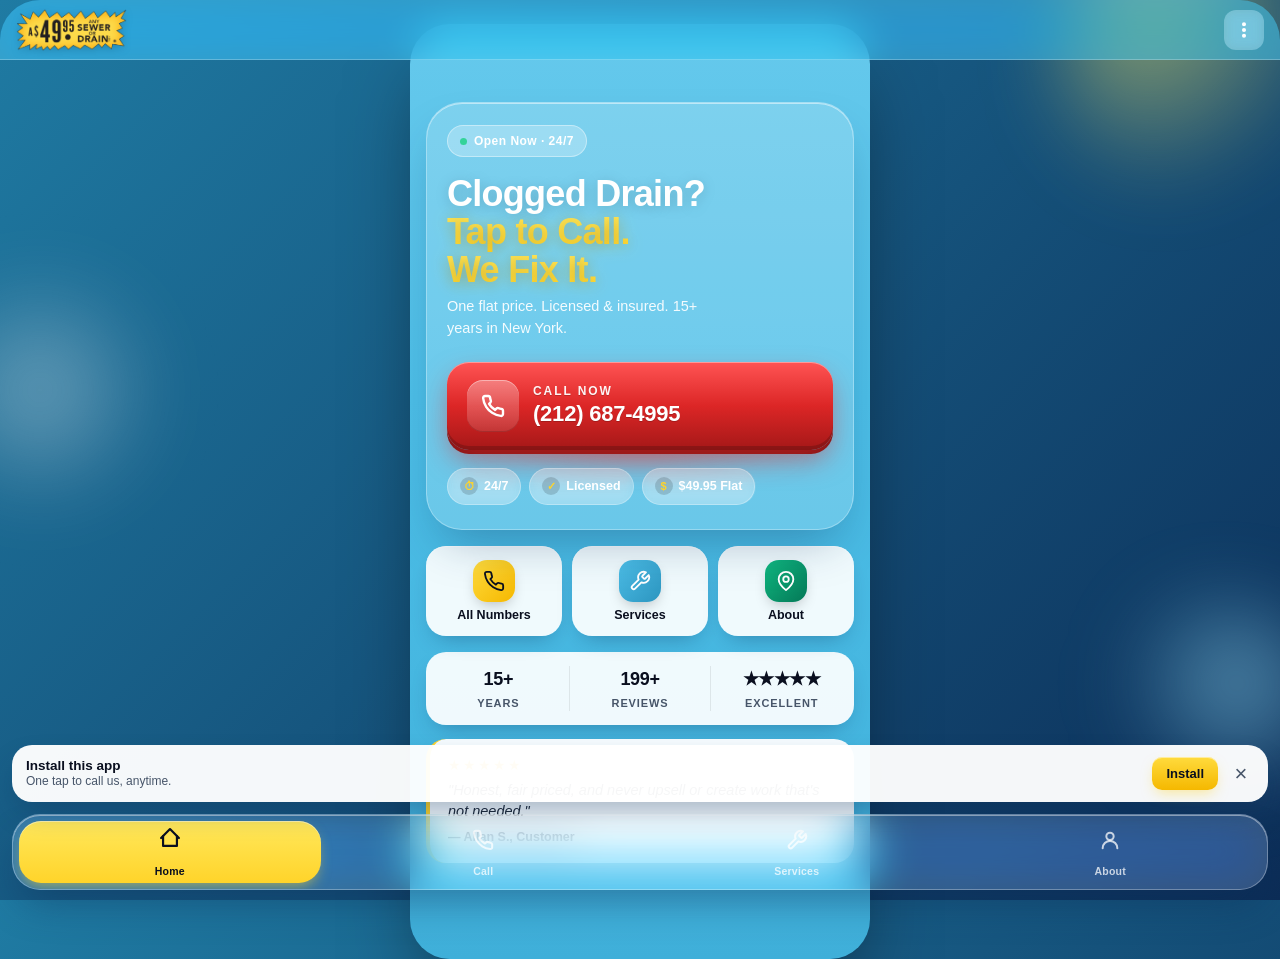
==== index.html @ e6834a01 "Initial app deployment - files at repo root Co-authored-by: Cursor <cursoragent@cursor.com>" ====
<!DOCTYPE html>
<html lang="en">
<head>
    <meta charset="UTF-8" />
    <meta name="viewport" content="width=device-width, initial-scale=1.0, viewport-fit=cover, maximum-scale=5.0, user-scalable=no" />
    <meta name="theme-color" content="#4DBFE8" />
    <meta name="apple-mobile-web-app-capable" content="yes" />
    <meta name="apple-mobile-web-app-status-bar-style" content="black-translucent" />
    <meta name="apple-mobile-web-app-title" content="A $49.95" />
    <meta name="mobile-web-app-capable" content="yes" />
    <meta name="format-detection" content="telephone=yes" />

    <title>A $49.95 Any Sewer or Drain</title>
    <meta name="description" content="Tap to call. $49.95 sewer & drain cleaning. 24/7. NYC, Brooklyn, Queens, Nassau, Suffolk." />

    <link rel="manifest" href="manifest.webmanifest" />
    <link rel="icon" type="image/svg+xml" href="icons/favicon.svg" />
    <link rel="apple-touch-icon" href="icons/apple-touch-icon.png" />
    <link rel="stylesheet" href="styles.css" />
</head>
<body>

    <!-- ============================================================
         SPLASH SCREEN (shown on app launch, fades out)
         ============================================================ -->
    <div id="splash" class="splash">
        <div class="splash-burst">
            <img src="icons/a4995-logo.webp" alt="A $49.95 Any Sewer or Drain" class="splash-logo" />
        </div>
        <div class="splash-tag">24/7 SERVICE &middot; LICENSED &middot; INSURED</div>
        <div class="splash-loader"><span></span><span></span><span></span></div>
    </div>

    <!-- ============================================================
         APP SHELL
         ============================================================ -->
    <div class="app" id="app" aria-hidden="false">

        <!-- Floating decorative blobs (3D depth) -->
        <div class="blob blob-1" aria-hidden="true"></div>
        <div class="blob blob-2" aria-hidden="true"></div>
        <div class="blob blob-3" aria-hidden="true"></div>

        <!-- ----- Top App Bar ----- -->
        <header class="appbar">
            <div class="appbar-logo">
                <img src="icons/a4995-logo.webp" alt="A $49.95" class="appbar-logo-svg" />
            </div>
            <button class="appbar-action" id="open-menu" aria-label="Open menu">
                <svg viewBox="0 0 24 24" fill="none" stroke="currentColor" stroke-width="2.5" stroke-linecap="round">
                    <circle cx="12" cy="5" r="1.2" fill="currentColor"/>
                    <circle cx="12" cy="12" r="1.2" fill="currentColor"/>
                    <circle cx="12" cy="19" r="1.2" fill="currentColor"/>
                </svg>
            </button>
        </header>

        <!-- ============================================================
             SCREENS
             ============================================================ -->
        <main class="screens">

            <!-- ============== HOME SCREEN ============== -->
            <section class="screen screen--active" data-screen="home" id="screen-home">
                <div class="hero-card">
                    <div class="status-pill">
                        <span class="status-dot"></span>
                        <span>Open Now &middot; 24/7</span>
                    </div>

                    <h1 class="hero-title">
                        Clogged Drain?<br />
                        <span class="hero-title-y">Tap to Call.<br/>We Fix It.</span>
                    </h1>

                    <p class="hero-sub">One flat price. Licensed & insured. 15+ years in New York.</p>

                    <!-- 3D primary call button -->
                    <a href="tel:+12126874995" class="call-btn-3d" data-region="NYC">
                        <span class="call-btn-3d-glow" aria-hidden="true"></span>
                        <span class="call-btn-3d-inner">
                            <span class="call-btn-3d-icon">
                                <svg viewBox="0 0 24 24" fill="none" xmlns="http://www.w3.org/2000/svg">
                                    <path d="M22 16.92v3a2 2 0 0 1-2.18 2 19.79 19.79 0 0 1-8.63-3.07 19.5 19.5 0 0 1-6-6 19.79 19.79 0 0 1-3.07-8.67A2 2 0 0 1 4.11 2h3a2 2 0 0 1 2 1.72 12.84 12.84 0 0 0 .7 2.81 2 2 0 0 1-.45 2.11L8.09 9.91a16 16 0 0 0 6 6l1.27-1.27a2 2 0 0 1 2.11-.45 12.84 12.84 0 0 0 2.81.7A2 2 0 0 1 22 16.92z" stroke="currentColor" stroke-width="2.4" stroke-linecap="round" stroke-linejoin="round"/>
                                </svg>
                            </span>
                            <span class="call-btn-3d-text">
                                <span class="call-btn-3d-label">CALL NOW</span>
                                <span class="call-btn-3d-num">(212) 687-4995</span>
                            </span>
                        </span>
                    </a>

                    <div class="quick-badges">
                        <div class="qbadge"><span class="qbadge-icon">⏱</span>24/7</div>
                        <div class="qbadge"><span class="qbadge-icon">✓</span>Licensed</div>
                        <div class="qbadge"><span class="qbadge-icon">$</span>$49.95 Flat</div>
                    </div>
                </div>

                <!-- Quick action tiles -->
                <div class="tile-row">
                    <button class="tile" data-go="call">
                        <div class="tile-icon tile-icon--yellow">
                            <svg viewBox="0 0 24 24" fill="none" stroke="currentColor" stroke-width="2" stroke-linecap="round"><path d="M22 16.92v3a2 2 0 0 1-2.18 2 19.79 19.79 0 0 1-8.63-3.07 19.5 19.5 0 0 1-6-6 19.79 19.79 0 0 1-3.07-8.67A2 2 0 0 1 4.11 2h3a2 2 0 0 1 2 1.72 12.84 12.84 0 0 0 .7 2.81 2 2 0 0 1-.45 2.11L8.09 9.91a16 16 0 0 0 6 6l1.27-1.27a2 2 0 0 1 2.11-.45 12.84 12.84 0 0 0 2.81.7A2 2 0 0 1 22 16.92z"/></svg>
                        </div>
                        <span class="tile-label">All Numbers</span>
                    </button>
                    <button class="tile" data-go="services">
                        <div class="tile-icon tile-icon--blue">
                            <svg viewBox="0 0 24 24" fill="none" stroke="currentColor" stroke-width="2" stroke-linecap="round" stroke-linejoin="round"><path d="M14.7 6.3a1 1 0 0 0 0 1.4l1.6 1.6a1 1 0 0 0 1.4 0l3.77-3.77a6 6 0 0 1-7.94 7.94l-6.91 6.91a2.12 2.12 0 0 1-3-3l6.91-6.91a6 6 0 0 1 7.94-7.94l-3.76 3.76z"/></svg>
                        </div>
                        <span class="tile-label">Services</span>
                    </button>
                    <button class="tile" data-go="about">
                        <div class="tile-icon tile-icon--green">
                            <svg viewBox="0 0 24 24" fill="none" stroke="currentColor" stroke-width="2" stroke-linecap="round" stroke-linejoin="round"><circle cx="12" cy="10" r="3"/><path d="M12 2a8 8 0 0 0-8 8c0 5.4 8 12 8 12s8-6.6 8-12a8 8 0 0 0-8-8z"/></svg>
                        </div>
                        <span class="tile-label">About</span>
                    </button>
                </div>

                <!-- Trust strip -->
                <div class="trust-strip">
                    <div class="trust-stat"><div class="trust-num">15+</div><div class="trust-lbl">Years</div></div>
                    <div class="trust-div"></div>
                    <div class="trust-stat"><div class="trust-num">199+</div><div class="trust-lbl">Reviews</div></div>
                    <div class="trust-div"></div>
                    <div class="trust-stat"><div class="trust-num">★★★★★</div><div class="trust-lbl">Excellent</div></div>
                </div>

                <!-- Testimonial card -->
                <div class="testimonial">
                    <div class="testimonial-stars">★★★★★</div>
                    <p class="testimonial-text">"Honest, fair priced, and never upsell or create work that's not needed."</p>
                    <p class="testimonial-author">— Allan S., Customer</p>
                </div>
            </section>

            <!-- ============== CALL / AREAS SCREEN ============== -->
            <section class="screen" data-screen="call" id="screen-call">
                <div class="screen-head">
                    <h2 class="screen-title">Choose Your Area</h2>
                    <p class="screen-sub">Tap a card — your phone dialer opens instantly.</p>
                </div>

                <div class="area-list">
                    <a href="tel:+12126874995" class="area-card area-card--featured" data-region="NYC">
                        <div class="area-flag area-flag--yellow">NYC</div>
                        <div class="area-info">
                            <div class="area-region">New York City</div>
                            <div class="area-num">(212) 687-4995</div>
                        </div>
                        <div class="area-call-icon">
                            <svg viewBox="0 0 24 24" fill="none" stroke="currentColor" stroke-width="2.4" stroke-linecap="round"><path d="M22 16.92v3a2 2 0 0 1-2.18 2 19.79 19.79 0 0 1-8.63-3.07 19.5 19.5 0 0 1-6-6 19.79 19.79 0 0 1-3.07-8.67A2 2 0 0 1 4.11 2h3a2 2 0 0 1 2 1.72 12.84 12.84 0 0 0 .7 2.81 2 2 0 0 1-.45 2.11L8.09 9.91a16 16 0 0 0 6 6l1.27-1.27a2 2 0 0 1 2.11-.45 12.84 12.84 0 0 0 2.81.7A2 2 0 0 1 22 16.92z"/></svg>
                        </div>
                    </a>

                    <a href="tel:+17188454995" class="area-card" data-region="Boroughs">
                        <div class="area-flag">BK<br/>QN</div>
                        <div class="area-info">
                            <div class="area-region">Brooklyn / Queens</div>
                            <div class="area-num">(718) 845-4995</div>
                        </div>
                        <div class="area-call-icon">
                            <svg viewBox="0 0 24 24" fill="none" stroke="currentColor" stroke-width="2.4" stroke-linecap="round"><path d="M22 16.92v3a2 2 0 0 1-2.18 2 19.79 19.79 0 0 1-8.63-3.07 19.5 19.5 0 0 1-6-6 19.79 19.79 0 0 1-3.07-8.67A2 2 0 0 1 4.11 2h3a2 2 0 0 1 2 1.72 12.84 12.84 0 0 0 .7 2.81 2 2 0 0 1-.45 2.11L8.09 9.91a16 16 0 0 0 6 6l1.27-1.27a2 2 0 0 1 2.11-.45 12.84 12.84 0 0 0 2.81.7A2 2 0 0 1 22 16.92z"/></svg>
                        </div>
                    </a>

                    <a href="tel:+15163544995" class="area-card" data-region="Nassau">
                        <div class="area-flag">NAS</div>
                        <div class="area-info">
                            <div class="area-region">Nassau County</div>
                            <div class="area-num">(516) 354-4995</div>
                        </div>
                        <div class="area-call-icon">
                            <svg viewBox="0 0 24 24" fill="none" stroke="currentColor" stroke-width="2.4" stroke-linecap="round"><path d="M22 16.92v3a2 2 0 0 1-2.18 2 19.79 19.79 0 0 1-8.63-3.07 19.5 19.5 0 0 1-6-6 19.79 19.79 0 0 1-3.07-8.67A2 2 0 0 1 4.11 2h3a2 2 0 0 1 2 1.72 12.84 12.84 0 0 0 .7 2.81 2 2 0 0 1-.45 2.11L8.09 9.91a16 16 0 0 0 6 6l1.27-1.27a2 2 0 0 1 2.11-.45 12.84 12.84 0 0 0 2.81.7A2 2 0 0 1 22 16.92z"/></svg>
                        </div>
                    </a>

                    <a href="tel:+16316984995" class="area-card" data-region="Suffolk">
                        <div class="area-flag">SUF</div>
                        <div class="area-info">
                            <div class="area-region">Suffolk County</div>
                            <div class="area-num">(631) 698-4995</div>
                        </div>
                        <div class="area-call-icon">
                            <svg viewBox="0 0 24 24" fill="none" stroke="currentColor" stroke-width="2.4" stroke-linecap="round"><path d="M22 16.92v3a2 2 0 0 1-2.18 2 19.79 19.79 0 0 1-8.63-3.07 19.5 19.5 0 0 1-6-6 19.79 19.79 0 0 1-3.07-8.67A2 2 0 0 1 4.11 2h3a2 2 0 0 1 2 1.72 12.84 12.84 0 0 0 .7 2.81 2 2 0 0 1-.45 2.11L8.09 9.91a16 16 0 0 0 6 6l1.27-1.27a2 2 0 0 1 2.11-.45 12.84 12.84 0 0 0 2.81.7A2 2 0 0 1 22 16.92z"/></svg>
                        </div>
                    </a>

                    <a href="tel:+18887294995" class="area-card area-card--toll" data-region="TollFree">
                        <div class="area-flag area-flag--red">1-888</div>
                        <div class="area-info">
                            <div class="area-region">Toll-Free (Anywhere)</div>
                            <div class="area-num">(888) PAY-4995</div>
                        </div>
                        <div class="area-call-icon">
                            <svg viewBox="0 0 24 24" fill="none" stroke="currentColor" stroke-width="2.4" stroke-linecap="round"><path d="M22 16.92v3a2 2 0 0 1-2.18 2 19.79 19.79 0 0 1-8.63-3.07 19.5 19.5 0 0 1-6-6 19.79 19.79 0 0 1-3.07-8.67A2 2 0 0 1 4.11 2h3a2 2 0 0 1 2 1.72 12.84 12.84 0 0 0 .7 2.81 2 2 0 0 1-.45 2.11L8.09 9.91a16 16 0 0 0 6 6l1.27-1.27a2 2 0 0 1 2.11-.45 12.84 12.84 0 0 0 2.81.7A2 2 0 0 1 22 16.92z"/></svg>
                        </div>
                    </a>
                </div>
            </section>

            <!-- ============== SERVICES SCREEN ============== -->
            <section class="screen" data-screen="services" id="screen-services">
                <div class="screen-head">
                    <h2 class="screen-title">Our Services</h2>
                    <p class="screen-sub">Any sewer, any drain — one price.</p>
                </div>

                <div class="svc-grid">
                    <div class="svc-card" data-svc="sewer-clog">
                        <div class="svc-icon">🚿</div>
                        <div class="svc-name">Sewer Clog</div>
                    </div>
                    <div class="svc-card" data-svc="storm">
                        <div class="svc-icon">⛈</div>
                        <div class="svc-name">Storm Sewer</div>
                    </div>
                    <div class="svc-card" data-svc="yard">
                        <div class="svc-icon">🌳</div>
                        <div class="svc-name">Yard Drain</div>
                    </div>
                    <div class="svc-card" data-svc="backup">
                        <div class="svc-icon">⚠️</div>
                        <div class="svc-name">Sewer Backup</div>
                    </div>
                    <div class="svc-card" data-svc="leak">
                        <div class="svc-icon">💧</div>
                        <div class="svc-name">Drain Leaks</div>
                    </div>
                    <div class="svc-card" data-svc="sink">
                        <div class="svc-icon">🚰</div>
                        <div class="svc-name">Sink Clog</div>
                    </div>
                    <div class="svc-card" data-svc="shower">
                        <div class="svc-icon">🛁</div>
                        <div class="svc-name">Shower Block</div>
                    </div>
                    <div class="svc-card" data-svc="leader">
                        <div class="svc-icon">🪣</div>
                        <div class="svc-name">Leader Drain</div>
                    </div>
                    <div class="svc-card" data-svc="toilet">
                        <div class="svc-icon">🚽</div>
                        <div class="svc-name">Toilet Backup</div>
                    </div>
                </div>

                <div class="info-banner">
                    <div class="info-banner-icon">💡</div>
                    <div>
                        <strong>Pro Tip:</strong> Have your main sewer cleaned once a year to prevent tree-root damage. Ask about our maintenance contract — <em>save 50%</em>.
                    </div>
                </div>

                <a href="tel:+12126874995" class="cta-mini" data-region="NYC-from-services">
                    Get a Quote — Call Now
                </a>
            </section>

            <!-- ============== ABOUT SCREEN ============== -->
            <section class="screen" data-screen="about" id="screen-about">
                <div class="screen-head">
                    <h2 class="screen-title">About Us</h2>
                    <p class="screen-sub">15+ years serving New York.</p>
                </div>

                <div class="about-hero">
                    <div class="about-hero-burst">
                        <img src="icons/a4995-logo.webp" alt="A $49.95" class="about-hero-logo" />
                    </div>
                    <p class="about-text">
                        A $49.95 Any Sewer or Drain is the leading provider of sewer & drain cleaning in
                        Brooklyn, Queens, Nassau, and Suffolk counties. Our courteous call-center is staffed
                        by friendly professionals, and a fleet of trucks is ready to roll whenever you need us.
                        We started the low-price trend — don't be fooled by imitators.
                    </p>
                </div>

                <div class="info-list">
                    <div class="info-item">
                        <div class="info-item-icon">📍</div>
                        <div>
                            <div class="info-item-label">Address</div>
                            <div class="info-item-value">116-03 Merrick Blvd<br/>Jamaica, NY 11434</div>
                        </div>
                    </div>
                    <div class="info-item">
                        <div class="info-item-icon">⏰</div>
                        <div>
                            <div class="info-item-label">Hours</div>
                            <div class="info-item-value">24 Hours / 7 Days — No surcharges nights, weekends, holidays</div>
                        </div>
                    </div>
                    <div class="info-item">
                        <div class="info-item-icon">🗺</div>
                        <div>
                            <div class="info-item-label">Service Area</div>
                            <div class="info-item-value">NYC, Brooklyn, Queens, Nassau, Suffolk, Long Island</div>
                        </div>
                    </div>
                    <div class="info-item">
                        <div class="info-item-icon">✓</div>
                        <div>
                            <div class="info-item-label">Credentials</div>
                            <div class="info-item-value">Licensed & Insured · 15+ Years · 199+ Reviews</div>
                        </div>
                    </div>
                </div>

                <div class="about-actions">
                    <a href="https://maps.google.com/?q=116-03+Merrick+Blvd+Jamaica+NY+11434" target="_blank" rel="noopener" class="btn-secondary">
                        Open in Maps
                    </a>
                    <a href="https://a4995.com" target="_blank" rel="noopener" class="btn-secondary">
                        Visit Website
                    </a>
                </div>

                <div class="faq-wrap">
                    <h3 class="faq-h">FAQs</h3>
                    <details class="faq">
                        <summary>How do I know if my sewer is clogged?</summary>
                        <p>Slow drainage, gurgling sounds, foul odors, or water backing up in toilets/sinks.</p>
                    </details>
                    <details class="faq">
                        <summary>Is the $49.95 price for any drain?</summary>
                        <p>Yes — that's our flat advertised cleaning price. The original low-price promise.</p>
                    </details>
                    <details class="faq">
                        <summary>Do you offer emergency service?</summary>
                        <p>Absolutely — 24/7, no surcharges for nights, weekends, or holidays.</p>
                    </details>
                </div>

                <p class="footer-copy">© <span id="year"></span> A $49.95 Any Sewer or Drain, Inc.</p>
            </section>

        </main>

        <!-- ============================================================
             BOTTOM NAVIGATION (glass)
             ============================================================ -->
        <nav class="bottom-nav" role="tablist" aria-label="App navigation">
            <button class="navbtn navbtn--active" data-go="home" role="tab" aria-selected="true">
                <span class="navbtn-icon">
                    <svg viewBox="0 0 24 24" fill="none" stroke="currentColor" stroke-width="2.2" stroke-linecap="round" stroke-linejoin="round"><path d="M3 12 12 3l9 9"/><path d="M5 10v10h14V10"/></svg>
                </span>
                <span class="navbtn-label">Home</span>
            </button>
            <button class="navbtn" data-go="call" role="tab" aria-selected="false">
                <span class="navbtn-icon">
                    <svg viewBox="0 0 24 24" fill="none" stroke="currentColor" stroke-width="2.2" stroke-linecap="round" stroke-linejoin="round"><path d="M22 16.92v3a2 2 0 0 1-2.18 2 19.79 19.79 0 0 1-8.63-3.07 19.5 19.5 0 0 1-6-6 19.79 19.79 0 0 1-3.07-8.67A2 2 0 0 1 4.11 2h3a2 2 0 0 1 2 1.72 12.84 12.84 0 0 0 .7 2.81 2 2 0 0 1-.45 2.11L8.09 9.91a16 16 0 0 0 6 6l1.27-1.27a2 2 0 0 1 2.11-.45 12.84 12.84 0 0 0 2.81.7A2 2 0 0 1 22 16.92z"/></svg>
                </span>
                <span class="navbtn-label">Call</span>
            </button>
            <button class="navbtn" data-go="services" role="tab" aria-selected="false">
                <span class="navbtn-icon">
                    <svg viewBox="0 0 24 24" fill="none" stroke="currentColor" stroke-width="2.2" stroke-linecap="round" stroke-linejoin="round"><path d="M14.7 6.3a1 1 0 0 0 0 1.4l1.6 1.6a1 1 0 0 0 1.4 0l3.77-3.77a6 6 0 0 1-7.94 7.94l-6.91 6.91a2.12 2.12 0 0 1-3-3l6.91-6.91a6 6 0 0 1 7.94-7.94l-3.76 3.76z"/></svg>
                </span>
                <span class="navbtn-label">Services</span>
            </button>
            <button class="navbtn" data-go="about" role="tab" aria-selected="false">
                <span class="navbtn-icon">
                    <svg viewBox="0 0 24 24" fill="none" stroke="currentColor" stroke-width="2.2" stroke-linecap="round" stroke-linejoin="round"><circle cx="12" cy="8" r="4"/><path d="M4 21a8 8 0 0 1 16 0"/></svg>
                </span>
                <span class="navbtn-label">About</span>
            </button>
        </nav>

        <!-- Install banner (Android/desktop Chromium) -->
        <div id="install-banner" class="install-banner" hidden>
            <div class="install-banner-text">
                <strong>Install this app</strong>
                <span>One tap to call us, anytime.</span>
            </div>
            <button id="install-btn" type="button" class="install-btn">Install</button>
            <button id="install-dismiss" type="button" class="install-dismiss" aria-label="Dismiss">×</button>
        </div>

        <!-- iOS install hint -->
        <div id="ios-install-hint" class="ios-hint" hidden>
            <div class="ios-hint-inner">
                <strong>Install on iPhone:</strong>
                Tap <span class="ios-share">⬆︎</span> Share, then <strong>"Add to Home Screen"</strong>.
                <button id="ios-hint-close" type="button" class="ios-hint-close" aria-label="Dismiss">×</button>
            </div>
        </div>

    </div>

    <script src="app.js" defer></script>
</body>
</html>
---- styles.css ----
/* ============================================================
   A $49.95 — Native-feel mobile app
   Brand palette pulled from a4995.com:
     • Sky blue background:  #4DBFE8
     • Yellow starburst:     #FFD42A
     • Black text:           #0a0a0a
     • Emergency red CTA:    #E63946 → #B91C1C
   ============================================================ */

:root {
    --sky-100: #E8F7FF;
    --sky-200: #BCE7F7;
    --sky-300: #8FD6F0;
    --sky-400: #66C9EC;
    --sky-500: #4DBFE8;      /* PRIMARY brand */
    --sky-600: #3FAFD9;
    --sky-700: #2C95BF;
    --sky-800: #1F7BA3;
    --sky-900: #0C2D57;

    --yellow-300: #FFE85C;
    --yellow-400: #FFDB3D;
    --yellow-500: #FFD42A;   /* PRIMARY yellow */
    --yellow-600: #F5B800;
    --yellow-700: #D99B00;

    --red-500: #EF4444;
    --red-600: #DC2626;
    --red-700: #B91C1C;

    --ink:      #0A0F1F;
    --ink-700:  #1F2937;
    --ink-500:  #475569;
    --ink-300:  #94A3B8;
    --white:    #FFFFFF;

    --radius-sm: 14px;
    --radius:    20px;
    --radius-lg: 28px;
    --radius-xl: 36px;

    --safe-bottom: env(safe-area-inset-bottom, 0px);
    --safe-top:    env(safe-area-inset-top, 0px);

    --nav-h: 76px;
    --bar-h: 60px;

    --ease-spring: cubic-bezier(0.34, 1.56, 0.64, 1);
    --ease-out:    cubic-bezier(0.22, 1, 0.36, 1);
}

/* ============================================================
   RESET
   ============================================================ */
*, *::before, *::after { box-sizing: border-box; }
html, body { margin: 0; padding: 0; height: 100%; -webkit-text-size-adjust: 100%; }

body {
    font-family: -apple-system, BlinkMacSystemFont, "SF Pro Display", "Segoe UI",
                 Roboto, "Helvetica Neue", Arial, sans-serif;
    font-size: 16px;
    line-height: 1.5;
    color: var(--ink);
    background: var(--sky-500);
    -webkit-font-smoothing: antialiased;
    -moz-osx-font-smoothing: grayscale;
    overflow-x: hidden;
    overscroll-behavior: none;
    user-select: none;
    -webkit-user-select: none;
    -webkit-tap-highlight-color: transparent;
}

a { color: inherit; text-decoration: none; }
button { font-family: inherit; cursor: pointer; border: 0; background: none; color: inherit; }
img, svg, object { display: block; max-width: 100%; pointer-events: none; }
h1, h2, h3 { margin: 0; line-height: 1.15; letter-spacing: -0.02em; }

/* ============================================================
   APP CONTAINER + BACKGROUND
   ============================================================ */
.app {
    position: relative;
    min-height: 100vh;
    min-height: 100dvh;
    background: linear-gradient(180deg, var(--sky-400) 0%, var(--sky-500) 40%, var(--sky-600) 100%);
    padding-top: calc(var(--bar-h) + var(--safe-top));
    padding-bottom: calc(var(--nav-h) + 12px + var(--safe-bottom));
    overflow: hidden;
}

/* Floating decorative 3D blobs (creates depth) */
.blob {
    position: fixed;
    border-radius: 50%;
    filter: blur(40px);
    pointer-events: none;
    z-index: 0;
    will-change: transform;
}
.blob-1 {
    top: -80px; right: -60px;
    width: 280px; height: 280px;
    background: radial-gradient(circle at 30% 30%, rgba(255, 235, 100, 0.55), rgba(255, 212, 42, 0.0) 70%);
    animation: blob1 14s ease-in-out infinite;
}
.blob-2 {
    top: 30%; left: -80px;
    width: 240px; height: 240px;
    background: radial-gradient(circle at 50% 50%, rgba(255, 255, 255, 0.40), rgba(255, 255, 255, 0.0) 70%);
    animation: blob2 18s ease-in-out infinite;
}
.blob-3 {
    bottom: 100px; right: -40px;
    width: 200px; height: 200px;
    background: radial-gradient(circle at 60% 40%, rgba(143, 214, 240, 0.6), rgba(143, 214, 240, 0.0) 70%);
    animation: blob3 16s ease-in-out infinite;
}
@keyframes blob1 { 0%,100% { transform: translate(0,0) scale(1); } 50% { transform: translate(-30px,40px) scale(1.1); } }
@keyframes blob2 { 0%,100% { transform: translate(0,0) scale(1); } 50% { transform: translate(40px,-30px) scale(1.15); } }
@keyframes blob3 { 0%,100% { transform: translate(0,0) scale(1); } 50% { transform: translate(-20px,-20px) scale(1.08); } }

/* ============================================================
   SPLASH SCREEN (fades out on load)
   ============================================================ */
.splash {
    position: fixed;
    inset: 0;
    z-index: 9999;
    background: linear-gradient(180deg, var(--sky-400), var(--sky-600));
    display: grid;
    place-items: center;
    align-content: center;
    gap: 24px;
    opacity: 1;
    transition: opacity 0.6s var(--ease-out);
}
.splash.fade-out { opacity: 0; pointer-events: none; }

.splash-burst {
    width: 240px;
    max-width: 70vw;
    aspect-ratio: 1;
    animation: burstIn 1s var(--ease-spring) both, burstPulse 2.4s ease-in-out 1s infinite;
    filter: drop-shadow(0 20px 40px rgba(0,0,0,0.25));
}
.splash-logo { width: 100%; height: 100%; }

.splash-tag {
    color: #fff;
    font-size: 13px;
    font-weight: 800;
    letter-spacing: 0.18em;
    opacity: 0.92;
    animation: fadeUp 0.8s 0.3s var(--ease-out) both;
}

.splash-loader { display: flex; gap: 8px; animation: fadeUp 0.8s 0.5s var(--ease-out) both; }
.splash-loader span {
    width: 8px; height: 8px; border-radius: 50%;
    background: var(--yellow-500);
    animation: bounce 1.2s ease-in-out infinite;
}
.splash-loader span:nth-child(2) { animation-delay: 0.15s; }
.splash-loader span:nth-child(3) { animation-delay: 0.30s; }

@keyframes burstIn  { 0% { transform: scale(0.4) rotate(-30deg); opacity: 0; } 100% { transform: scale(1) rotate(0); opacity: 1; } }
@keyframes burstPulse { 0%,100% { transform: rotate(0) scale(1); } 50% { transform: rotate(3deg) scale(1.03); } }
@keyframes fadeUp { 0% { transform: translateY(10px); opacity: 0; } 100% { transform: translateY(0); opacity: 1; } }
@keyframes bounce { 0%,80%,100% { transform: scale(0.4); opacity: 0.4; } 40% { transform: scale(1); opacity: 1; } }

/* ============================================================
   TOP APP BAR (glass)
   ============================================================ */
.appbar {
    position: fixed;
    top: 0; left: 0; right: 0;
    height: calc(var(--bar-h) + var(--safe-top));
    padding: calc(var(--safe-top) + 6px) 16px 6px;
    display: flex;
    align-items: center;
    justify-content: space-between;
    background: rgba(77, 191, 232, 0.55);
    backdrop-filter: saturate(180%) blur(20px);
    -webkit-backdrop-filter: saturate(180%) blur(20px);
    border-bottom: 1px solid rgba(255,255,255,0.25);
    z-index: 30;
}

.appbar-logo { height: 42px; display: flex; align-items: center; }
.appbar-logo-svg {
    height: 100%;
    width: auto;
    pointer-events: none;
    filter: drop-shadow(0 2px 4px rgba(0,0,0,0.18));
}

.appbar-action {
    width: 40px; height: 40px;
    border-radius: 12px;
    background: rgba(255,255,255,0.25);
    color: #fff;
    display: grid;
    place-items: center;
    backdrop-filter: blur(6px);
    transition: transform 0.15s ease;
}
.appbar-action:active { transform: scale(0.92); }
.appbar-action svg { width: 20px; height: 20px; }

/* ============================================================
   SCREENS (slide transitions)
   ============================================================ */
.screens {
    position: relative;
    z-index: 1;
    max-width: 540px;
    margin: 0 auto;
    padding: 18px 16px 8px;
}

.screen {
    display: none;
    animation: screenIn 0.42s var(--ease-out) both;
}
.screen--active { display: block; }
@keyframes screenIn {
    0%   { opacity: 0; transform: translateY(14px) scale(0.985); }
    100% { opacity: 1; transform: translateY(0)    scale(1); }
}

.screen-head { padding: 6px 4px 18px; }
.screen-title {
    color: #fff;
    font-size: 30px;
    font-weight: 900;
    text-shadow: 0 2px 12px rgba(0,0,0,0.12);
}
.screen-sub {
    color: rgba(255,255,255,0.85);
    font-size: 15px;
    font-weight: 500;
    margin: 6px 0 0;
}

/* ============================================================
   HOME — Hero card (3D, floating)
   ============================================================ */
.hero-card {
    position: relative;
    border-radius: var(--radius-xl);
    background: rgba(255,255,255,0.18);
    border: 1px solid rgba(255,255,255,0.30);
    backdrop-filter: blur(16px);
    -webkit-backdrop-filter: blur(16px);
    padding: 22px 20px 24px;
    color: #fff;
    box-shadow:
        0 24px 48px -16px rgba(12, 45, 87, 0.35),
        inset 0 1px 0 rgba(255,255,255,0.5);
    overflow: hidden;
    isolation: isolate;
    animation: heroFloat 7s ease-in-out infinite;
}
@keyframes heroFloat { 0%,100% { transform: translateY(0); } 50% { transform: translateY(-3px); } }

.status-pill {
    display: inline-flex;
    align-items: center;
    gap: 7px;
    padding: 6px 12px;
    background: rgba(255,255,255,0.25);
    border: 1px solid rgba(255,255,255,0.40);
    border-radius: 999px;
    font-size: 12px;
    font-weight: 700;
    color: #fff;
    letter-spacing: 0.04em;
    margin-bottom: 18px;
}
.status-dot {
    width: 7px; height: 7px; border-radius: 50%;
    background: #34D399;
    box-shadow: 0 0 0 0 rgba(52, 211, 153, 0.7);
    animation: pulse 1.6s ease-out infinite;
}
@keyframes pulse {
    0%   { box-shadow: 0 0 0 0 rgba(52, 211, 153, 0.7); }
    70%  { box-shadow: 0 0 0 9px rgba(52, 211, 153, 0); }
    100% { box-shadow: 0 0 0 0 rgba(52, 211, 153, 0); }
}

.hero-title {
    font-size: clamp(28px, 8vw, 36px);
    font-weight: 900;
    color: #fff;
    text-shadow: 0 2px 14px rgba(0,0,0,0.18);
    margin-bottom: 8px;
    line-height: 1.05;
}
.hero-title-y {
    background: linear-gradient(180deg, var(--yellow-300), var(--yellow-500));
    -webkit-background-clip: text;
    background-clip: text;
    color: transparent;
    filter: drop-shadow(0 2px 8px rgba(255, 212, 42, 0.4));
}

.hero-sub {
    color: rgba(255,255,255,0.92);
    font-size: 14.5px;
    font-weight: 500;
    margin: 0 0 22px;
    max-width: 32ch;
}

/* ========= 3D RED CALL BUTTON ========= */
.call-btn-3d {
    position: relative;
    display: block;
    margin-bottom: 18px;
    border-radius: 22px;
    color: #fff;
    transform-style: preserve-3d;
    perspective: 600px;
    transition: transform 0.18s var(--ease-spring);
    will-change: transform;
}
.call-btn-3d:active { transform: translateY(2px) scale(0.985); }

.call-btn-3d-glow {
    position: absolute;
    inset: -6px;
    background: radial-gradient(60% 60% at 50% 100%, rgba(239, 68, 68, 0.65), rgba(239, 68, 68, 0) 70%);
    filter: blur(16px);
    z-index: -1;
    animation: glowPulse 2.4s ease-in-out infinite;
}
@keyframes glowPulse { 0%,100% { opacity: 0.7; transform: scale(1); } 50% { opacity: 1; transform: scale(1.05); } }

.call-btn-3d-inner {
    display: flex;
    align-items: center;
    gap: 14px;
    padding: 18px 20px;
    background:
        linear-gradient(180deg, #FF5454 0%, #DC2626 50%, #A51818 100%);
    border-radius: 22px;
    box-shadow:
        0 1px 0 0 rgba(255,255,255,0.4) inset,
        0 -4px 0 0 rgba(0,0,0,0.18) inset,
        0 12px 28px -4px rgba(220, 38, 38, 0.55),
        0 4px 0 0 #7A1414;
    position: relative;
    overflow: hidden;
}
.call-btn-3d-inner::before {
    content: "";
    position: absolute;
    inset: 0;
    background: linear-gradient(120deg, transparent 30%, rgba(255,255,255,0.18) 50%, transparent 70%);
    transform: translateX(-100%);
    animation: shimmer 3.5s ease-in-out infinite;
    pointer-events: none;
}
@keyframes shimmer { 0% { transform: translateX(-100%); } 40%,100% { transform: translateX(120%); } }

.call-btn-3d:active .call-btn-3d-inner {
    box-shadow:
        0 1px 0 0 rgba(255,255,255,0.3) inset,
        0 -2px 0 0 rgba(0,0,0,0.18) inset,
        0 4px 12px -2px rgba(220, 38, 38, 0.5),
        0 1px 0 0 #7A1414;
}

.call-btn-3d-icon {
    flex-shrink: 0;
    width: 52px; height: 52px;
    border-radius: 16px;
    background: linear-gradient(180deg, rgba(255,255,255,0.32), rgba(255,255,255,0.10));
    box-shadow:
        inset 0 1px 0 rgba(255,255,255,0.4),
        inset 0 -1px 0 rgba(0,0,0,0.15);
    display: grid;
    place-items: center;
    animation: ring 2.2s ease-in-out infinite;
}
.call-btn-3d-icon svg { width: 24px; height: 24px; }
@keyframes ring {
    0%, 100% { transform: rotate(0); }
    10%, 30% { transform: rotate(-12deg); }
    20%, 40% { transform: rotate(12deg); }
    50%      { transform: rotate(0); }
}

.call-btn-3d-text { flex: 1; min-width: 0; line-height: 1.15; }
.call-btn-3d-label {
    display: block;
    font-size: 12px;
    font-weight: 800;
    letter-spacing: 0.16em;
    opacity: 0.95;
    margin-bottom: 2px;
    text-shadow: 0 1px 0 rgba(0,0,0,0.18);
}
.call-btn-3d-num {
    display: block;
    font-size: 22px;
    font-weight: 900;
    letter-spacing: -0.01em;
    text-shadow: 0 1px 0 rgba(0,0,0,0.18);
}

/* Quick badges row */
.quick-badges {
    display: flex;
    gap: 8px;
    flex-wrap: wrap;
}
.qbadge {
    display: inline-flex;
    align-items: center;
    gap: 6px;
    padding: 8px 12px;
    background: rgba(255,255,255,0.25);
    border: 1px solid rgba(255,255,255,0.30);
    border-radius: 999px;
    font-size: 12.5px;
    font-weight: 700;
    color: #fff;
    backdrop-filter: blur(6px);
}
.qbadge-icon {
    color: var(--yellow-500);
    background: rgba(0,0,0,0.15);
    width: 18px; height: 18px;
    display: grid;
    place-items: center;
    border-radius: 50%;
    font-size: 11px;
    font-weight: 900;
}

/* ============================================================
   TILE ROW (Home quick actions)
   ============================================================ */
.tile-row {
    display: grid;
    grid-template-columns: repeat(3, 1fr);
    gap: 10px;
    margin-top: 16px;
}
.tile {
    background: rgba(255,255,255,0.92);
    border-radius: var(--radius);
    padding: 14px 8px;
    display: grid;
    place-items: center;
    gap: 6px;
    box-shadow:
        0 10px 22px -10px rgba(12, 45, 87, 0.40),
        inset 0 1px 0 rgba(255,255,255,0.6);
    transition: transform 0.18s var(--ease-spring);
    cursor: pointer;
}
.tile:active { transform: translateY(2px) scale(0.97); }
.tile-icon {
    width: 42px; height: 42px;
    border-radius: 14px;
    display: grid;
    place-items: center;
    color: #fff;
    box-shadow: 0 6px 14px -4px rgba(0,0,0,0.25);
}
.tile-icon svg { width: 22px; height: 22px; }
.tile-icon--yellow { background: linear-gradient(135deg, var(--yellow-400), var(--yellow-600)); color: #0A0F1F; }
.tile-icon--blue   { background: linear-gradient(135deg, var(--sky-500), var(--sky-700)); }
.tile-icon--green  { background: linear-gradient(135deg, #10B981, #047857); }
.tile-label {
    font-size: 12.5px;
    font-weight: 700;
    color: var(--ink);
}

/* ============================================================
   TRUST STRIP (home)
   ============================================================ */
.trust-strip {
    margin-top: 16px;
    display: flex;
    align-items: stretch;
    gap: 8px;
    background: rgba(255,255,255,0.92);
    border-radius: var(--radius);
    padding: 14px 10px;
    box-shadow: 0 10px 22px -10px rgba(12, 45, 87, 0.4);
}
.trust-stat { flex: 1; text-align: center; }
.trust-num {
    font-size: 18px;
    font-weight: 900;
    color: var(--ink);
    letter-spacing: -0.02em;
}
.trust-lbl {
    font-size: 11px;
    font-weight: 700;
    color: var(--ink-500);
    text-transform: uppercase;
    letter-spacing: 0.08em;
    margin-top: 2px;
}
.trust-div { width: 1px; background: rgba(0,0,0,0.08); align-self: stretch; }

/* ============================================================
   TESTIMONIAL CARD
   ============================================================ */
.testimonial {
    margin-top: 14px;
    background: rgba(255,255,255,0.95);
    border-radius: var(--radius);
    padding: 16px 18px;
    border-left: 4px solid var(--yellow-500);
    box-shadow: 0 10px 22px -10px rgba(12, 45, 87, 0.4);
}
.testimonial-stars {
    color: var(--yellow-600);
    font-size: 14px;
    letter-spacing: 2px;
    margin-bottom: 4px;
}
.testimonial-text {
    font-size: 14.5px;
    color: var(--ink-700);
    margin: 0 0 6px;
    font-style: italic;
    line-height: 1.45;
}
.testimonial-author {
    font-size: 12.5px;
    color: var(--ink-500);
    font-weight: 700;
    margin: 0;
}

/* ============================================================
   CALL SCREEN — Area cards
   ============================================================ */
.area-list {
    display: grid;
    gap: 12px;
}

.area-card {
    position: relative;
    display: grid;
    grid-template-columns: auto 1fr auto;
    align-items: center;
    gap: 14px;
    padding: 14px 14px;
    background: rgba(255,255,255,0.95);
    border-radius: var(--radius);
    box-shadow:
        0 10px 22px -10px rgba(12, 45, 87, 0.4),
        inset 0 1px 0 rgba(255,255,255,0.7);
    transition: transform 0.18s var(--ease-spring);
}
.area-card:active { transform: scale(0.985); }

.area-card--featured {
    background: linear-gradient(135deg, #1F7BA3 0%, #0C2D57 100%);
    color: #fff;
    box-shadow:
        0 0 0 3px var(--yellow-500),
        0 0 24px 4px rgba(255, 212, 42, 0.45),
        0 12px 28px -8px rgba(12, 45, 87, 0.55);
    animation: featuredGlow 2.6s ease-in-out infinite;
}
@keyframes featuredGlow {
    0%,100% { box-shadow: 0 0 0 3px var(--yellow-500), 0 0 18px 2px rgba(255, 212, 42, 0.40), 0 12px 28px -8px rgba(12, 45, 87, 0.55); }
    50%     { box-shadow: 0 0 0 3px var(--yellow-500), 0 0 28px 6px rgba(255, 212, 42, 0.65), 0 12px 28px -8px rgba(12, 45, 87, 0.55); }
}

.area-flag {
    width: 56px; height: 56px;
    border-radius: 16px;
    background: linear-gradient(135deg, var(--yellow-400), var(--yellow-600));
    color: #0A0F1F;
    font-size: 12px;
    font-weight: 900;
    line-height: 1.05;
    text-align: center;
    display: grid;
    place-items: center;
    box-shadow:
        inset 0 1px 0 rgba(255,255,255,0.5),
        0 6px 14px -4px rgba(255, 212, 42, 0.5);
    flex-shrink: 0;
}
.area-flag--red {
    background: linear-gradient(135deg, var(--red-500), var(--red-700));
    color: #fff;
    box-shadow:
        inset 0 1px 0 rgba(255,255,255,0.3),
        0 6px 14px -4px rgba(220, 38, 38, 0.5);
}

.area-info { min-width: 0; line-height: 1.2; }
.area-region {
    font-size: 12.5px;
    font-weight: 700;
    color: var(--ink-500);
    text-transform: uppercase;
    letter-spacing: 0.06em;
}
.area-card--featured .area-region { color: rgba(255,255,255,0.75); }

.area-num {
    font-size: 21px;
    font-weight: 900;
    color: var(--ink);
    letter-spacing: -0.01em;
    margin-top: 2px;
}
.area-card--featured .area-num { color: #fff; }

.area-call-icon {
    width: 46px; height: 46px;
    border-radius: 50%;
    background: linear-gradient(180deg, #FF5454, #B91C1C);
    color: #fff;
    display: grid;
    place-items: center;
    box-shadow:
        inset 0 1px 0 rgba(255,255,255,0.3),
        0 6px 14px -4px rgba(220, 38, 38, 0.55);
    flex-shrink: 0;
    animation: ring 2.2s ease-in-out infinite;
}
.area-call-icon svg { width: 20px; height: 20px; }

/* ============================================================
   SERVICES SCREEN
   ============================================================ */
.svc-grid {
    display: grid;
    grid-template-columns: repeat(3, 1fr);
    gap: 10px;
}

.svc-card {
    background: rgba(255,255,255,0.95);
    border-radius: var(--radius);
    padding: 14px 8px;
    display: grid;
    place-items: center;
    gap: 8px;
    box-shadow:
        0 10px 22px -10px rgba(12, 45, 87, 0.4),
        inset 0 1px 0 rgba(255,255,255,0.7);
    transition: transform 0.18s var(--ease-spring);
    text-align: center;
}
.svc-card:active { transform: translateY(2px) scale(0.97); }

.svc-icon {
    width: 52px; height: 52px;
    border-radius: 16px;
    background: linear-gradient(135deg, var(--sky-200), var(--sky-400));
    display: grid;
    place-items: center;
    font-size: 26px;
    box-shadow: inset 0 1px 0 rgba(255,255,255,0.6);
}
.svc-name {
    font-size: 12.5px;
    font-weight: 800;
    color: var(--ink);
    line-height: 1.2;
}

.info-banner {
    margin-top: 16px;
    background: linear-gradient(135deg, var(--yellow-300), var(--yellow-500));
    border-radius: var(--radius);
    padding: 14px 16px;
    display: flex;
    align-items: flex-start;
    gap: 12px;
    color: #4a3500;
    font-size: 13.5px;
    line-height: 1.45;
    box-shadow:
        inset 0 1px 0 rgba(255,255,255,0.5),
        0 10px 22px -10px rgba(255, 212, 42, 0.5);
}
.info-banner-icon { font-size: 22px; line-height: 1; flex-shrink: 0; }
.info-banner strong { color: #2d1f00; }

.cta-mini {
    display: block;
    margin-top: 12px;
    text-align: center;
    padding: 16px;
    background: linear-gradient(180deg, #FF5454, #DC2626);
    color: #fff;
    border-radius: var(--radius);
    font-weight: 900;
    font-size: 16px;
    letter-spacing: 0.02em;
    box-shadow:
        inset 0 1px 0 rgba(255,255,255,0.3),
        0 10px 22px -8px rgba(220, 38, 38, 0.55);
}

/* ============================================================
   ABOUT SCREEN
   ============================================================ */
.about-hero {
    background: rgba(255,255,255,0.95);
    border-radius: var(--radius-lg);
    padding: 22px 18px;
    text-align: center;
    box-shadow: 0 14px 30px -10px rgba(12, 45, 87, 0.4);
}
.about-hero-burst {
    width: 220px;
    max-width: 70%;
    margin: 0 auto 14px;
    animation: heroFloat 6s ease-in-out infinite;
    filter: drop-shadow(0 12px 24px rgba(255, 212, 42, 0.45));
}
.about-hero-logo { width: 100%; height: auto; display: block; }
.splash-logo { width: 100%; height: auto; display: block; }
.about-text {
    font-size: 14.5px;
    color: var(--ink-700);
    margin: 0;
    line-height: 1.55;
}

.info-list {
    margin-top: 14px;
    display: grid;
    gap: 10px;
}
.info-item {
    display: flex;
    gap: 14px;
    align-items: flex-start;
    background: rgba(255,255,255,0.92);
    border-radius: var(--radius);
    padding: 14px 16px;
    box-shadow: 0 10px 22px -12px rgba(12, 45, 87, 0.35);
}
.info-item-icon {
    width: 40px; height: 40px;
    border-radius: 12px;
    background: linear-gradient(135deg, var(--sky-200), var(--sky-400));
    display: grid;
    place-items: center;
    font-size: 18px;
    flex-shrink: 0;
}
.info-item-label {
    font-size: 11.5px;
    font-weight: 800;
    color: var(--ink-500);
    text-transform: uppercase;
    letter-spacing: 0.08em;
    margin-bottom: 3px;
}
.info-item-value {
    font-size: 14px;
    color: var(--ink);
    font-weight: 600;
    line-height: 1.4;
}

.about-actions {
    margin-top: 14px;
    display: grid;
    grid-template-columns: 1fr 1fr;
    gap: 10px;
}
.btn-secondary {
    padding: 13px 12px;
    border-radius: var(--radius-sm);
    text-align: center;
    background: rgba(255,255,255,0.95);
    color: var(--sky-800);
    font-weight: 800;
    font-size: 13.5px;
    box-shadow: 0 6px 14px -6px rgba(12, 45, 87, 0.35);
    transition: transform 0.15s;
}
.btn-secondary:active { transform: scale(0.97); }

.faq-wrap { margin-top: 18px; }
.faq-h {
    color: #fff;
    font-size: 18px;
    font-weight: 900;
    margin: 0 0 10px;
    padding-left: 4px;
}
.faq {
    background: rgba(255,255,255,0.95);
    border-radius: var(--radius);
    padding: 0;
    overflow: hidden;
    margin-bottom: 8px;
    box-shadow: 0 8px 18px -10px rgba(12, 45, 87, 0.3);
}
.faq summary {
    list-style: none;
    cursor: pointer;
    padding: 14px 16px;
    font-weight: 800;
    font-size: 14.5px;
    color: var(--ink);
    display: flex;
    justify-content: space-between;
    align-items: center;
    gap: 12px;
}
.faq summary::-webkit-details-marker { display: none; }
.faq summary::after {
    content: "+";
    font-size: 22px;
    line-height: 1;
    color: var(--sky-700);
    font-weight: 400;
    transition: transform 0.2s ease;
}
.faq[open] summary::after { transform: rotate(45deg); }
.faq p {
    margin: 0;
    padding: 0 16px 14px;
    font-size: 13.5px;
    color: var(--ink-500);
    line-height: 1.5;
}

.footer-copy {
    text-align: center;
    color: rgba(255,255,255,0.75);
    font-size: 12px;
    margin: 22px 0 4px;
}

/* ============================================================
   BOTTOM NAVIGATION (glass)
   ============================================================ */
.bottom-nav {
    position: fixed;
    left: 12px;
    right: 12px;
    bottom: calc(10px + var(--safe-bottom));
    height: var(--nav-h);
    display: grid;
    grid-template-columns: repeat(4, 1fr);
    background: rgba(255, 255, 255, 0.18);
    border: 1px solid rgba(255,255,255,0.30);
    border-radius: 28px;
    backdrop-filter: saturate(180%) blur(24px);
    -webkit-backdrop-filter: saturate(180%) blur(24px);
    box-shadow:
        0 20px 40px -10px rgba(12, 45, 87, 0.45),
        inset 0 1px 0 rgba(255,255,255,0.5);
    z-index: 40;
    overflow: hidden;
}

.navbtn {
    display: grid;
    place-items: center;
    gap: 4px;
    color: rgba(255,255,255,0.75);
    padding: 8px 6px;
    position: relative;
    transition: color 0.2s ease;
}
.navbtn-icon {
    width: 26px; height: 26px;
    display: grid; place-items: center;
    transition: transform 0.25s var(--ease-spring);
}
.navbtn-icon svg { width: 22px; height: 22px; }
.navbtn-label {
    font-size: 10.5px;
    font-weight: 800;
    letter-spacing: 0.02em;
}

.navbtn--active { color: #0A0F1F; }
.navbtn--active::before {
    content: "";
    position: absolute;
    inset: 6px;
    background: linear-gradient(180deg, var(--yellow-300), var(--yellow-500));
    border-radius: 22px;
    z-index: -1;
    box-shadow:
        inset 0 1px 0 rgba(255,255,255,0.5),
        0 6px 14px -4px rgba(255, 212, 42, 0.6);
    animation: tabPop 0.4s var(--ease-spring) both;
}
.navbtn--active .navbtn-icon { transform: translateY(-2px) scale(1.08); }
@keyframes tabPop {
    0%   { opacity: 0; transform: scale(0.6); }
    100% { opacity: 1; transform: scale(1); }
}

/* ============================================================
   INSTALL BANNER (Chromium)
   ============================================================ */
.install-banner {
    position: fixed;
    left: 12px; right: 12px;
    bottom: calc(var(--nav-h) + 22px + var(--safe-bottom));
    background: rgba(255,255,255,0.96);
    border-radius: var(--radius);
    box-shadow: 0 14px 30px -8px rgba(12, 45, 87, 0.4);
    padding: 12px 14px;
    display: flex;
    align-items: center;
    gap: 10px;
    z-index: 50;
    animation: slideUp 0.35s var(--ease-out);
}
.install-banner-text { flex: 1; min-width: 0; line-height: 1.25; }
.install-banner-text strong { display: block; font-size: 13.5px; color: var(--ink); }
.install-banner-text span   { display: block; font-size: 12px; color: var(--ink-500); }

.install-btn {
    background: linear-gradient(180deg, var(--yellow-400), var(--yellow-600));
    color: #0A0F1F;
    padding: 9px 14px;
    border-radius: 10px;
    font-weight: 900;
    font-size: 13px;
    box-shadow: inset 0 1px 0 rgba(255,255,255,0.5), 0 6px 14px -4px rgba(255, 212, 42, 0.5);
}
.install-dismiss {
    color: var(--ink-500);
    font-size: 22px;
    width: 26px; height: 26px;
    padding: 0;
}

/* iOS hint */
.ios-hint {
    position: fixed;
    left: 12px; right: 12px;
    bottom: calc(var(--nav-h) + 22px + var(--safe-bottom));
    z-index: 50;
    animation: slideUp 0.35s var(--ease-out);
}
.ios-hint-inner {
    background: rgba(12, 45, 87, 0.95);
    color: #fff;
    border-radius: var(--radius);
    padding: 12px 36px 12px 14px;
    font-size: 13px;
    line-height: 1.4;
    position: relative;
    box-shadow: 0 14px 30px -8px rgba(0,0,0,0.4);
    backdrop-filter: blur(8px);
}
.ios-share {
    display: inline-block;
    padding: 2px 6px;
    background: rgba(255,255,255,0.18);
    border-radius: 6px;
    font-weight: 700;
}
.ios-hint-close {
    position: absolute;
    top: 6px; right: 6px;
    width: 26px; height: 26px;
    color: rgba(255,255,255,0.7);
    font-size: 20px;
    padding: 0;
}

@keyframes slideUp {
    from { transform: translateY(20px); opacity: 0; }
    to   { transform: translateY(0);    opacity: 1; }
}

/* ============================================================
   DESKTOP UPGRADE (≥ 720px) — center as a phone-like canvas
   ============================================================ */
@media (min-width: 720px) {
    body { background: linear-gradient(135deg, #1F7BA3, #0C2D57); }
    .app {
        max-width: 460px;
        margin: 24px auto;
        min-height: calc(100vh - 48px);
        border-radius: 40px;
        box-shadow: 0 40px 80px -20px rgba(0,0,0,0.5);
    }
    .appbar { border-radius: 40px 40px 0 0; }
}

/* ============================================================
   REDUCED MOTION
   ============================================================ */
@media (prefers-reduced-motion: reduce) {
    *, *::before, *::after {
        animation-duration: 0.001ms !important;
        animation-iteration-count: 1 !important;
        transition-duration: 0.001ms !important;
    }
}
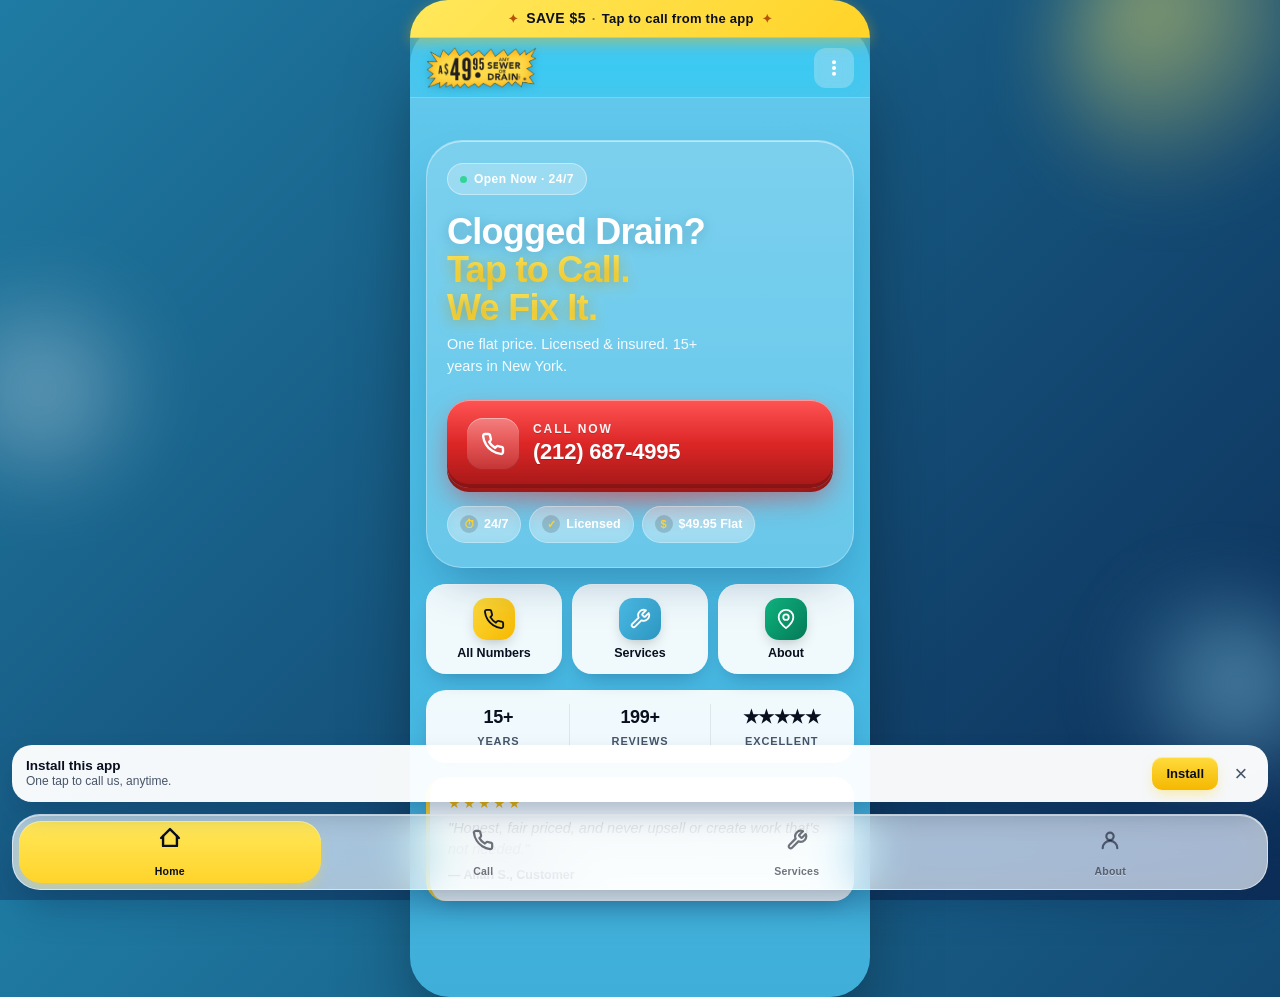
==== commit 03211513: "Add promo bar: SAVE  - Tap to call from the app (v6) Co-authored-by: Cursor <cursoragent@cursor.com>" ====
--- a/index.html
+++ b/index.html
@@ -40,6 +40,17 @@
         <div class="blob blob-1" aria-hidden="true"></div>
         <div class="blob blob-2" aria-hidden="true"></div>
         <div class="blob blob-3" aria-hidden="true"></div>
+
+        <!-- ----- Promo Bar (announcement) ----- -->
+        <a href="tel:+12126874995" class="promo-bar" data-region="NYC-promo" aria-label="Save $5 — Tap to call from the app">
+            <span class="promo-bar-spark" aria-hidden="true">✦</span>
+            <span class="promo-bar-text">
+                <strong>SAVE&nbsp;$5</strong>
+                <span class="promo-bar-sep">·</span>
+                <span class="promo-bar-msg">Tap to call from the app</span>
+            </span>
+            <span class="promo-bar-spark" aria-hidden="true">✦</span>
+        </a>
 
         <!-- ----- Top App Bar ----- -->
         <header class="appbar">
--- a/styles.css
+++ b/styles.css
@@ -44,6 +44,7 @@
 
     --nav-h: 76px;
     --bar-h: 60px;
+    --promo-h: 38px;
 
     --ease-spring: cubic-bezier(0.34, 1.56, 0.64, 1);
     --ease-out:    cubic-bezier(0.22, 1, 0.36, 1);
@@ -84,7 +85,7 @@
     min-height: 100vh;
     min-height: 100dvh;
     background: linear-gradient(180deg, var(--sky-400) 0%, var(--sky-500) 40%, var(--sky-600) 100%);
-    padding-top: calc(var(--bar-h) + var(--safe-top));
+    padding-top: calc(var(--promo-h) + var(--bar-h) + var(--safe-top));
     padding-bottom: calc(var(--nav-h) + 12px + var(--safe-bottom));
     overflow: hidden;
 }
@@ -172,11 +173,82 @@
 /* ============================================================
    TOP APP BAR (glass)
    ============================================================ */
+/* Promo / announcement bar — yellow strip at the very top */
+.promo-bar {
+    position: fixed;
+    top: 0; left: 0; right: 0;
+    height: calc(var(--promo-h) + var(--safe-top));
+    padding: var(--safe-top) 14px 0;
+    display: flex;
+    align-items: center;
+    justify-content: center;
+    gap: 8px;
+    background:
+        linear-gradient(135deg, #FFE85C 0%, #FFD42A 50%, #FFE85C 100%);
+    background-size: 200% 100%;
+    color: #0A0F1F;
+    font-size: 13px;
+    font-weight: 800;
+    letter-spacing: 0.02em;
+    text-decoration: none;
+    box-shadow: 0 4px 14px rgba(245, 184, 0, 0.45);
+    z-index: 35;
+    border-bottom: 1px solid rgba(0,0,0,0.10);
+    animation: promoShimmer 5s linear infinite;
+    overflow: hidden;
+    -webkit-tap-highlight-color: transparent;
+}
+.promo-bar::before {
+    content: "";
+    position: absolute;
+    inset: 0;
+    background: linear-gradient(110deg, transparent 35%, rgba(255,255,255,0.55) 50%, transparent 65%);
+    transform: translateX(-100%);
+    animation: promoSweep 4.5s ease-in-out infinite;
+    pointer-events: none;
+}
+.promo-bar:active { transform: translateY(1px) scale(0.998); }
+
+.promo-bar-text {
+    display: inline-flex;
+    align-items: baseline;
+    gap: 6px;
+    white-space: nowrap;
+}
+.promo-bar strong {
+    font-weight: 900;
+    font-size: 14px;
+    letter-spacing: 0.03em;
+}
+.promo-bar-sep   { opacity: 0.55; font-weight: 900; }
+.promo-bar-msg   { font-weight: 700; }
+.promo-bar-spark {
+    color: #B45309;
+    font-size: 12px;
+    animation: sparkle 2s ease-in-out infinite;
+    flex-shrink: 0;
+}
+.promo-bar-spark:last-child { animation-delay: 1s; }
+
+@keyframes promoShimmer {
+    0%   { background-position:   0% 50%; }
+    100% { background-position: 200% 50%; }
+}
+@keyframes promoSweep {
+    0%       { transform: translateX(-100%); }
+    50%, 100%{ transform: translateX(120%); }
+}
+@keyframes sparkle {
+    0%, 100% { opacity: 0.4; transform: scale(0.85); }
+    50%      { opacity: 1;   transform: scale(1.15); }
+}
+
 .appbar {
     position: fixed;
-    top: 0; left: 0; right: 0;
-    height: calc(var(--bar-h) + var(--safe-top));
-    padding: calc(var(--safe-top) + 6px) 16px 6px;
+    top: calc(var(--promo-h) + var(--safe-top));
+    left: 0; right: 0;
+    height: var(--bar-h);
+    padding: 6px 16px;
     display: flex;
     align-items: center;
     justify-content: space-between;
@@ -860,14 +932,14 @@
     height: var(--nav-h);
     display: grid;
     grid-template-columns: repeat(4, 1fr);
-    background: rgba(255, 255, 255, 0.18);
-    border: 1px solid rgba(255,255,255,0.30);
+    background: rgba(255, 255, 255, 0.65);
+    border: 1px solid rgba(255,255,255,0.55);
     border-radius: 28px;
     backdrop-filter: saturate(180%) blur(24px);
     -webkit-backdrop-filter: saturate(180%) blur(24px);
     box-shadow:
         0 20px 40px -10px rgba(12, 45, 87, 0.45),
-        inset 0 1px 0 rgba(255,255,255,0.5);
+        inset 0 1px 0 rgba(255,255,255,0.7);
     z-index: 40;
     overflow: hidden;
 }
@@ -876,7 +948,7 @@
     display: grid;
     place-items: center;
     gap: 4px;
-    color: rgba(255,255,255,0.75);
+    color: rgba(10, 15, 31, 0.58);
     padding: 8px 6px;
     position: relative;
     transition: color 0.2s ease;
@@ -886,14 +958,16 @@
     display: grid; place-items: center;
     transition: transform 0.25s var(--ease-spring);
 }
-.navbtn-icon svg { width: 22px; height: 22px; }
+.navbtn-icon svg { width: 22px; height: 22px; stroke-width: 2.4; }
 .navbtn-label {
     font-size: 10.5px;
     font-weight: 800;
     letter-spacing: 0.02em;
+    text-shadow: 0 1px 0 rgba(255,255,255,0.4);
 }
 
 .navbtn--active { color: #0A0F1F; }
+.navbtn--active .navbtn-label { text-shadow: none; }
 .navbtn--active::before {
     content: "";
     position: absolute;
@@ -1001,7 +1075,17 @@
         border-radius: 40px;
         box-shadow: 0 40px 80px -20px rgba(0,0,0,0.5);
     }
-    .appbar { border-radius: 40px 40px 0 0; }
+    .promo-bar {
+        border-radius: 40px 40px 0 0;
+        left: 50%;
+        transform: translateX(-50%);
+        max-width: 460px;
+    }
+    .appbar {
+        left: 50%;
+        transform: translateX(-50%);
+        max-width: 460px;
+    }
 }
 
 /* ============================================================
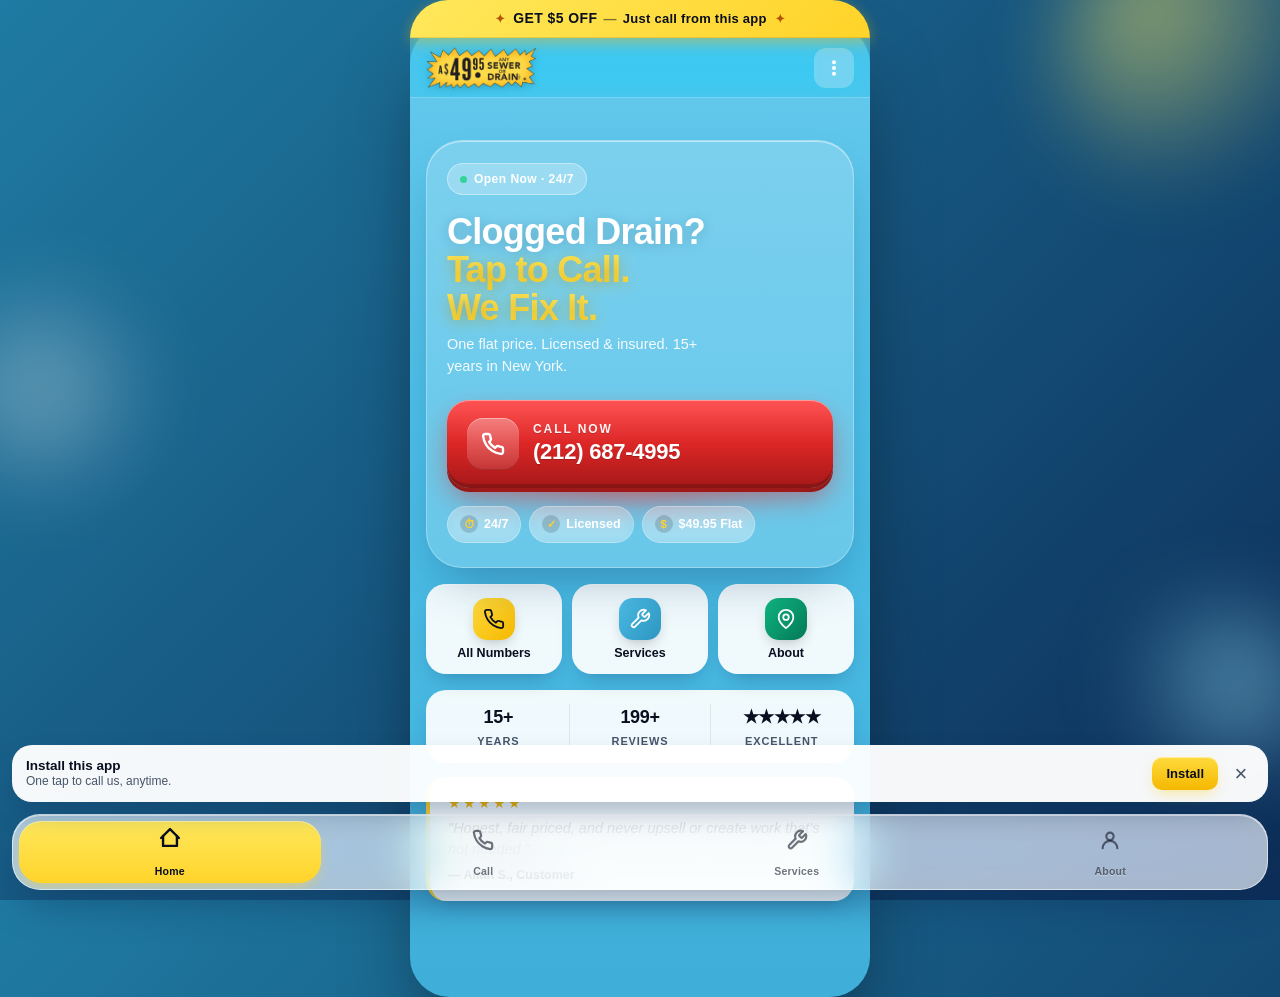
==== commit b6e416ae: "Promo bar wording + yellow iOS status bar - Update promo bar text to 'GET $5 OFF - Just call from th" ====
--- a/index.html
+++ b/index.html
@@ -3,7 +3,7 @@
 <head>
     <meta charset="UTF-8" />
     <meta name="viewport" content="width=device-width, initial-scale=1.0, viewport-fit=cover, maximum-scale=5.0, user-scalable=no" />
-    <meta name="theme-color" content="#4DBFE8" />
+    <meta name="theme-color" content="#FFD42A" />
     <meta name="apple-mobile-web-app-capable" content="yes" />
     <meta name="apple-mobile-web-app-status-bar-style" content="black-translucent" />
     <meta name="apple-mobile-web-app-title" content="A $49.95" />
@@ -42,12 +42,12 @@
         <div class="blob blob-3" aria-hidden="true"></div>
 
         <!-- ----- Promo Bar (announcement) ----- -->
-        <a href="tel:+12126874995" class="promo-bar" data-region="NYC-promo" aria-label="Save $5 — Tap to call from the app">
+        <a href="tel:+12126874995" class="promo-bar" data-region="NYC-promo" aria-label="Get $5 off — Just call from this app">
             <span class="promo-bar-spark" aria-hidden="true">✦</span>
             <span class="promo-bar-text">
-                <strong>SAVE&nbsp;$5</strong>
-                <span class="promo-bar-sep">·</span>
-                <span class="promo-bar-msg">Tap to call from the app</span>
+                <strong>GET&nbsp;$5&nbsp;OFF</strong>
+                <span class="promo-bar-sep">—</span>
+                <span class="promo-bar-msg">Just call from this app</span>
             </span>
             <span class="promo-bar-spark" aria-hidden="true">✦</span>
         </a>
--- a/styles.css
+++ b/styles.css
@@ -173,6 +173,19 @@
 /* ============================================================
    TOP APP BAR (glass)
    ============================================================ */
+/* Yellow safety strip behind iOS status bar — guarantees the very
+   top of the screen is yellow in installed-PWA / standalone mode,
+   regardless of how iOS lays out env(safe-area-inset-top). */
+body::before {
+    content: "";
+    position: fixed;
+    top: 0; left: 0; right: 0;
+    height: env(safe-area-inset-top, 0px);
+    background: #FFD42A;
+    z-index: 36;
+    pointer-events: none;
+}
+
 /* Promo / announcement bar — yellow strip at the very top */
 .promo-bar {
     position: fixed;
